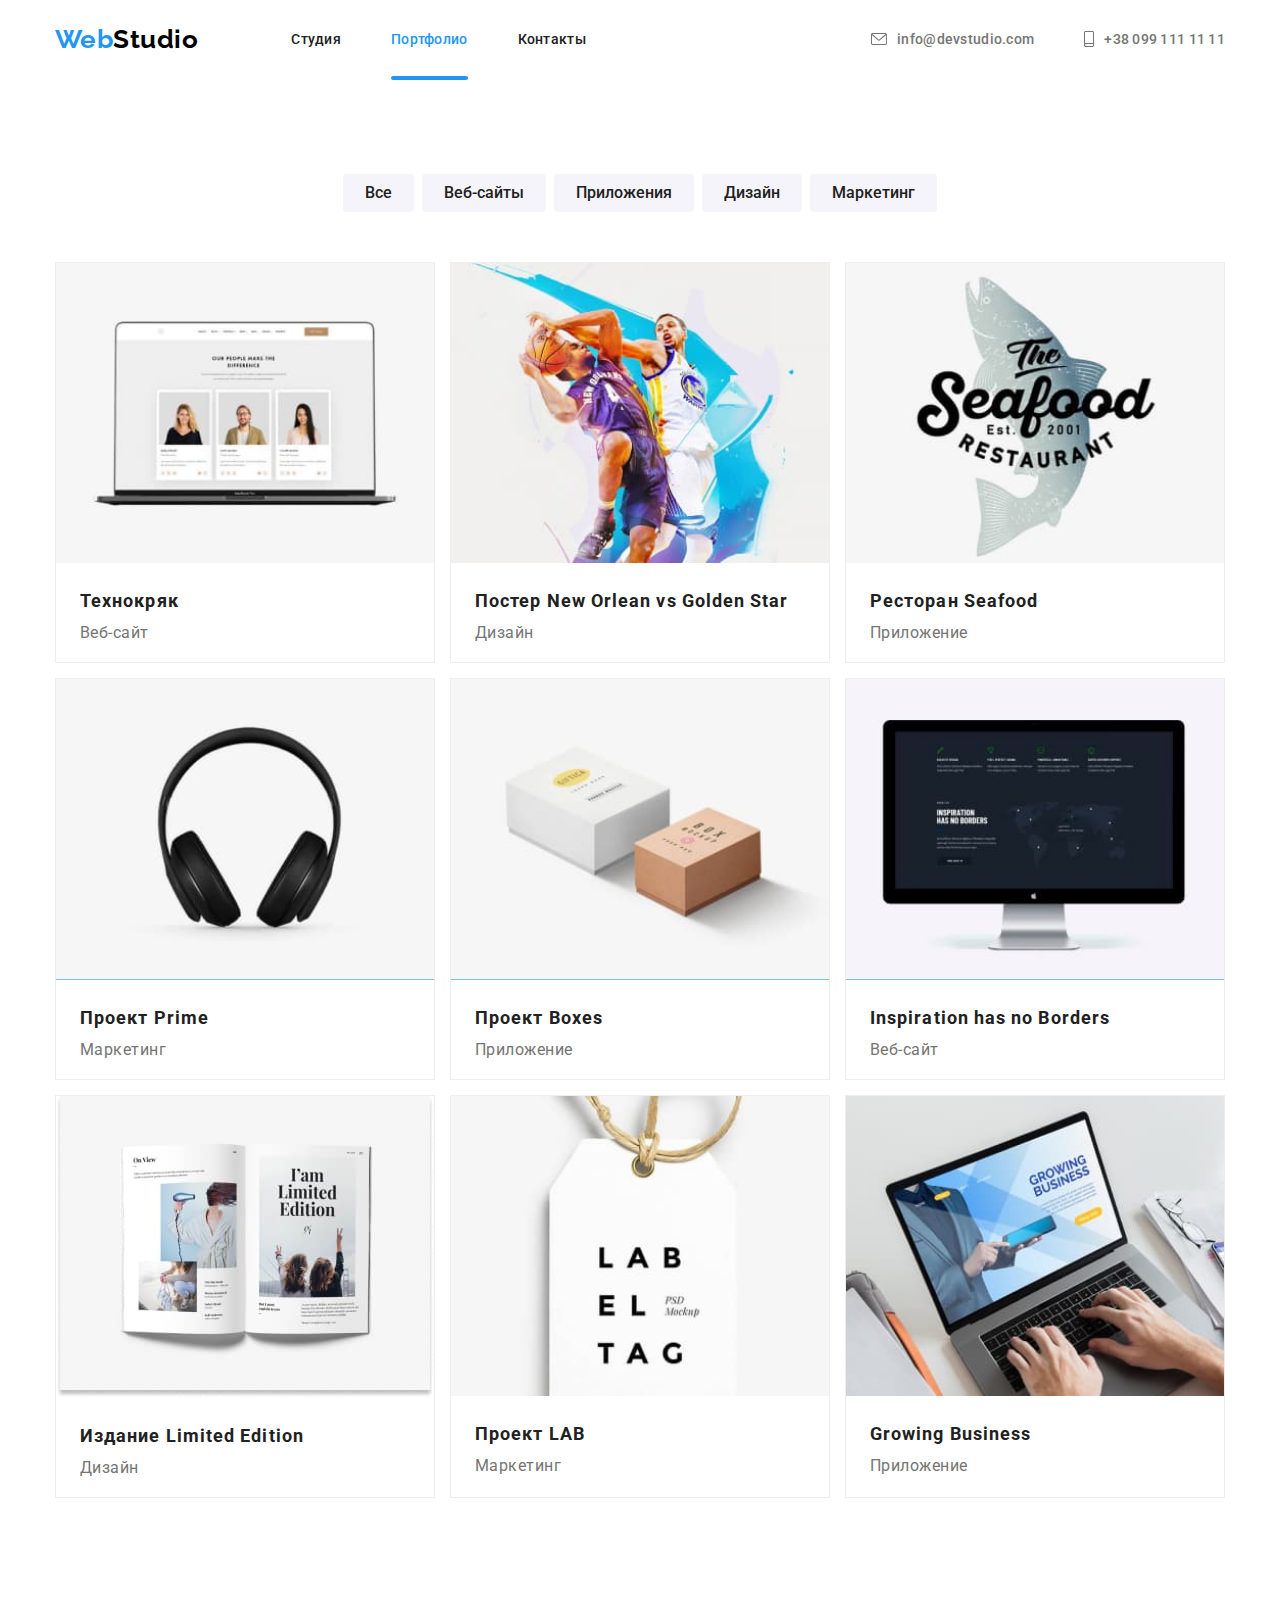
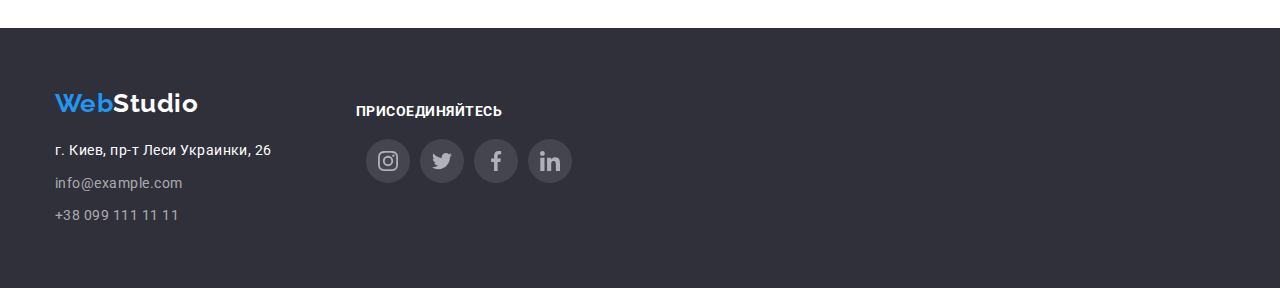
==== portfolio.html @ 03148289 "копия" ====
<!DOCTYPE html>
<html lang="ru">

<head>
    <meta charset="UTF-8">
    <meta name="viewport" content="width=device-width, initial-scale=1.0">
    <title>WebStudio</title>
    <link rel="stylesheet" href="./css/normalize.css">
    <link rel="stylesheet" href="./css/style.css">
    <!--Шрифты найденые в макете Raleway700,( по ошибке дизайнера не используем OleoScript400) , Roboto400,500,700,900 Script-->
    <link rel="preconnect" href="https://fonts.gstatic.com">
    <link
        href="https://fonts.googleapis.com/css2?family=Raleway:wght@700&family=Roboto:wght@400;500;700;900&display=swap"
        rel="stylesheet">
</head>

<body>

    <!-- header-->

    <header>
        <div class="container header">
            <a href="./index.html" class="logo">Web<span>Studio</span></a>
            <nav>
                <ul class="site-nav"> 
                    <li class="item"><a href="./index.html" class="link">Студия</a></li>
                    <li class="item"><a href="./portfolio.html" class="link current">Портфолио</a></li>
                    <li class="item"><a href="#" class="link">Контакты</a></li>
                </ul>
            </nav>
            <ul class="auth-nav">
                <li class="item"><a href="mailto:info@devstudio.com" class="link"><svg class="mailto" width="16" height="12"><use href="./images/symbol-defs.svg#icon-envelope"></use></svg>info@devstudio.com</a></li>
                <li class="item"><a href="tel:+380991111111" class="link"><svg class="smartfon" width="10" height="16"><use href="./images/symbol-defs.svg#icon-smartphone"></use></svg>+38 099 111 11 11</a></li>
            </ul>
        </div>
    </header>

    <!-- main-->

    <main>
   <section>
    <div class="container works">


     <!--Список кнопок дать ховер и фокус при наведении-->

<ul class="filter">
    <li><button type="button" class="button-works">Все</button></li>
    <li><button type="button" class="button-works">Веб-сайты</button></li>
    <li><button type="button" class="button-works">Приложения</button></li>
    <li><button type="button" class="button-works">Дизайн</button></li>
    <li><button type="button" class="button-works">Маркетинг</button></li>
</ul>

     <!--Список карточек работ-->

     <ul class="works-list">
         <li><a href="#">
             <div class="work-thumb"><img src="./images/project-1.jpg" alt="Технокряк"><div class="work-overlay"><p>Технокряк это современная площадка распространения коронавируса. Компании используют эту платформу для цифрового шпионажа и атак на защищённые сервера конкурентов.</p></div></div>
            <div class="work-disc"><h3 class="title-works">Технокряк</h3>
            <p class="kind-works">Веб-сайт</p></div></a>
        </li>
        <li><a href="#"><div class="work-thumb"><img src="./images/project-2.jpg" alt="Постер New Orlean vs Golden Star"><div class="work-overlay"><p>Технокряк это современная площадка распространения коронавируса. Компании используют эту платформу для цифрового шпионажа и атак на защищённые сервера конкурентов.</p></div></div>
            <div class="work-disc"><h3 class="title-works">Постер New Orlean vs Golden Star</h3>
            <p class="kind-works">Дизайн</p></div></a>
        </li>
        <li><a href="#"><div class="work-thumb"><img src="./images/project-3.jpg" alt="Ресторан Seafood"><div class="work-overlay"><p>Технокряк это современная площадка распространения коронавируса. Компании используют эту платформу для цифрового шпионажа и атак на защищённые сервера конкурентов.</p></div></div>
            <div class="work-disc"><h3 class="title-works">Ресторан Seafood</h3>
            <p class="kind-works">Приложение</p></div></a>
        </li>
        <li><a href="#"><div class="work-thumb"><img src="./images/project-4.jpg" alt="Проект Prime"><div class="work-overlay"><p>Технокряк это современная площадка распространения коронавируса. Компании используют эту платформу для цифрового шпионажа и атак на защищённые сервера конкурентов.</p></div></div>
            <div class="work-disc"><h3 class="title-works">Проект Prime</h3>
             <p class="kind-works">Маркетинг</p></div></a>
            </li>
        <li><a href="#"><div class="work-thumb"><img src="./images/project-5.jpg" alt="Проект Boxes"><div class="work-overlay"><p>Технокряк это современная площадка распространения коронавируса. Компании используют эту платформу для цифрового шпионажа и атак на защищённые сервера конкурентов.</p></div></div>
            <div class="work-disc"><h3 class="title-works">Проект Boxes</h3>
            <p class="kind-works">Приложение</p></div></a>
        </li>
        <li><a href="#"><div class="work-thumb"><img src="./images/project-6.jpg" alt="Inspiration has no Borders"><div class="work-overlay"><p>Технокряк это современная площадка распространения коронавируса. Компании используют эту платформу для цифрового шпионажа и атак на защищённые сервера конкурентов.</p></div></div>
            <div class="work-disc"><h3 class="title-works">Inspiration has no Borders</h3>
            <p class="kind-works">Веб-сайт</p></div></a>
        </li>
        <li><a href="#"><div class="work-thumb"><img src="./images/project-7.jpg" alt="Издание Limited Edition"><div class="work-overlay"><p>Технокряк это современная площадка распространения коронавируса. Компании используют эту платформу для цифрового шпионажа и атак на защищённые сервера конкурентов.</p></div></div>
            <div class="work-disc"><h3 class="title-works">Издание Limited Edition</h3>
            <p class="kind-works">Дизайн</p></div></a>
        </li>
        <li><a href="#"><div class="work-thumb"><img src="./images/project-8.jpg" alt="Проект LAB"><div class="work-overlay"><p>Технокряк это современная площадка распространения коронавируса. Компании используют эту платформу для цифрового шпионажа и атак на защищённые сервера конкурентов.</p></div></div>
            <div class="work-disc"><h3 class="title-works">Проект LAB</h3>
            <p class="kind-works">Маркетинг</p></div></a>
        </li>
        <li><a href="#"><div class="work-thumb"><img src="./images/project-9.jpg" alt="Growing Business"><div class="work-overlay"><p>Технокряк это современная площадка распространения коронавируса. Компании используют эту платформу для цифрового шпионажа и атак на защищённые сервера конкурентов.</p></div></div>
            <div class="work-disc"><h3 class="title-works">Growing Business</h3>
            <p class="kind-works">Приложение</p></div></a>
        </li>
     </ul>
    </div>

   </section>
    </main>
    
     <!-- footer-->

     <footer>
        <div class="container footer">
            <div>
        <a href="./index.html" class="logo">Web<span class="span-footer">Studio</span></a>
        
        <address>
            <p class="adress">г. Киев, пр-т Леси Украинки, 26</p>
            <a href="mailto:info@example.com" class="auth-nav-footer">info@example.com</a><br>
            <a href="tel:+380991111111" class="auth-nav-footer tel">+38 099 111 11 11</a>
        
        </address>
    </div>
    <div class="social-footer">
        <p class="text-footer">ПРИСОЕДИНЯЙТЕСЬ</p>
        <ul class="social-icofoot">
            <li><a href="#"><svg><use href="./images/symbol-defs.svg#icon-instagram"></use></svg></a></li>
            <li><a href="#"><svg><use href="./images/symbol-defs.svg#icon-twitter"></use></svg></a></li>
            <li><a href="#"><svg><use href="./images/symbol-defs.svg#icon-facebook"></use></svg></a></li>
            <li><a href="#"><svg><use href="./images/symbol-defs.svg#icon-linkedin"></use></svg></a></li>
        </ul>
    </div>
        </div>
    </footer>
</body>
</html>
---- css/style.css ----
/* Цвет первых трех букв логотипа, активной навигации голубой #2196F3*/
/* Цвет studio букв логотипа черный #000000*/
/* Цвет навигации и заголовков черный #212121*/
/* Цвет телефона и текста серый #757575*/
/* Цвет текста белый #ffffff*/
/* Цвет бекграунда в секциях темный #2F303A*/
/* Цвет бекграунда в секциях светлый #E5E5E5 */
/* Цвет бекграунда в светлых кнопках #F5F4FA*/
:root {
  --primary-text-color: #757575;
  --primary-title-text-color: #212121;
  --accent-color: #2196f3;
  --primary-white-color: #ffffff;
  --primary-black-color: #000000;
  --bg-section-color: #2f303a;
  --bg-white-section-color: #f5f4fa;
  --telmail-footer-color: rgba(255, 255, 255, 0.6);
  --bg-hero: rgba(47, 48, 58, 0.4);
}

/* Утилиты*/

* {
  box-sizing: border-box;
  margin: 0;
  padding: 0;
}

h1,
h2,
h3,
p {
  margin: 0;
}

ul {
  list-style: none;
}

img {
  display: block;
  width: 100%;
  height: auto;
}

body {
  background-color: var(--primary-white-color);
  color: var(--primary-text-color);
  font-family: Roboto, cursive;
  letter-spacing: 0.03em;
}

.container {
  width: 1200px;
  padding-left: 15px;
  padding-right: 15px;
  margin-left: auto;
  margin-right: auto;
}

/* header*/

.header {
  display: flex;
  align-items: center;
  padding-top: 24px;
  padding-bottom: 25px;
}
.header ul {
  display: flex;
}
.logo {
  color: var(--accent-color);
  font-weight: 700;
  font-family: Raleway, cursive;
  font-size: 26px;
  line-height: 1.19;
}

span {
  color: var(--primary-black-color);
}
.site-nav {
  margin-left: 93px;
}
.site-nav .link {
  position: relative;

  display: block;
  color: var(--primary-title-text-color);
  font-weight: 500;
  font-size: 14px;
  line-height: 1.17;
  letter-spacing: 0.02em;

  transition: color 250ms cubic-bezier(0.4, 0, 0.2, 1);
}
.site-nav .link:hover,
.site-nav:hover:focus {
  color: var(--accent-color);
}

.site-nav .link.current {
  color: var(--accent-color);
}
.site-nav li:not(:last-child) {
  margin-right: 50px;
}

.site-nav .link.current::after {
  content: "";
  display: block;
  width: 100%;
  height: 4px;
  background-color: #2196f3;
  position: absolute;
  left: 0;
  bottom: -32px;
  border-radius: 2px;
}

.auth-nav {
  margin-left: auto;
}
.auth-nav .link {
  display: block;
  color: var(--primary-text-color);
  font-weight: 500;
  font-size: 14px;
  line-height: 1.17;
  letter-spacing: 0.02em;

  transition: color 250ms cubic-bezier(0.4, 0, 0.2, 1);
}
.auth-nav .link:hover,
.auth-nav .link:hover:focus {
  color: var(--accent-color);
}
.auth-nav .item:last-child {
  margin-left: 50px;
}
.auth-nav .link {
  display: flex;
  justify-content: center;
  align-items: center;
}
.mailto {
  margin-right: 10px;
  fill: currentColor;
}

.smartfon {
  margin-right: 10px;
  fill: currentColor;
}

/* Hero*/
.prim {
  min-height: 600px;
  padding: 200px 15px;
}

.prim-section {
  background-image: linear-gradient(to right, var(--bg-hero), var(--bg-hero)),
    url(../images/Img.jpg);
  max-width: 1600px;
  margin-left: auto;
  margin-right: auto;
  margin-bottom: auto;
  background-repeat: no-repeat;
  background-position: center;
  background-size: cover;
  background-color: var(--bg-hero);

  text-align: center;
}

.title-index {
  color: var(--primary-white-color);
  font-size: 44px;
  font-weight: 900;
  line-height: 1.37;
  letter-spacing: 0.06em;
  text-align: center;
  margin-bottom: 30px;
}

.link-prim-section {
  display: inline-block;
  background-color: var(--accent-color);
  color: var(--primary-white-color);
  font-size: 16px;
  font-weight: 700;
  line-height: 1.9;
  letter-spacing: 0.06em;
  text-align: center;
  padding: 10px 32px;
  border-radius: 4px;
}
/* modal window*/

.backdrop {
  position: fixed;
  top: 0;
  left: 0;

  width: 100%;
  height: 100%;

  background-color: rgba(0, 0, 0, 0.2);
}
.backdrop.is-hidden {
  opacity: 0;
  pointer-events: none;
  overflow: hidden;
}

.backdrop.is-hidden .modal {
  transform: translate(-50%, -50%) scale(0.2);
}

.modal {
  position: relative;
  position: absolute;
  top: 50%;
  left: 50%;
  transform: translate(-50%, -50%) scale(1);

  width: 582px;
  height: 581px;

  background-color: var(--primary-white-color);
  transition: opacity 250ms cubic-bezier(0.4, 0, 0.2, 1),
    transform 250ms cubic-bezier(0.4, 0, 0.2, 1);
}

.mdodal-btn {
  position: absolute;
  top: 0;
  right: 0;
  border: none;
  background: var(--primary-white-color);
}

/* advantage*/
.advant {
  min-height: 440px;
  padding-top: 94px;
  padding-bottom: 94px;
}

.visually-hidden {
  position: absolute;
  width: 1px;
  height: 1px;
  margin: -1px;
  border: 0;
  padding: 0;
  white-space: nowrap;
  clip-path: inset(100%);
  clip: rect(0 0 0 0);
  overflow: hidden;
}

.icon-advant {
  width: 270px;
  height: 120px;
  background-color: var(--bg-white-section-color);
  display: flex;
  justify-content: center;
  align-items: center;
  margin-bottom: 30px;
}
.icon-advant svg {
  width: 70px;
  height: 70px;
}

.advantage-list {
  display: flex;
}

.advantage-list li {
  width: 270px;
}

.advantage-list li:not(:last-child) {
  margin-right: 30px;
}

.advantage {
  color: var(--primary-title-text-color);
  font-size: 14px;
  font-weight: 700;
  line-height: 1.17;
  text-align: left;
  margin-bottom: 10px;
}

.text {
  display: inline;
  font-size: 14px;
  font-weight: 400;
  line-height: 1.71px;
  text-align: left;
}

/* Doing*/
.doing {
  min-height: 480px;
}

.title-doing {
  color: var(--primary-title-text-color);
  font-size: 36px;
  font-weight: 700;
  line-height: 1.17;
  text-align: center;
  margin-bottom: 50px;
}

.doing-list {
  display: flex;
  flex-wrap: wrap;
  justify-content: space-between;
}

.doing-thumb {
  position: relative;
}

.doing-list p {
  position: absolute;
  bottom: 0;
  width: 100%;
  height: auto;

  font-weight: 700;
  font-size: 14px;
  line-height: 1.17;
  text-transform: uppercase;
  color: var(--primary-white-color);
  background: rgba(47, 48, 58, 0.8);

  padding-top: 27px;
  padding-bottom: 27px;

  text-align: center;
}

/* Comand*/
.comand-section {
  background-color: var(--bg-white-section-color);
}

.comand {
  min-height: 708px;
  padding-top: 94px;
  padding-bottom: 94px;
}
.title-comand {
  color: var(--primary-title-text-color);
  font-size: 36px;
  font-weight: 700;
  line-height: 1.17;
  text-align: center;
  margin-bottom: 50px;
}

.comand-list {
  display: flex;
  flex-wrap: wrap;
  justify-content: space-between;
}

.comand-list li {
  width: 270px;
}

.persons {
  color: var(--primary-title-text-color);
  font-size: 16px;
  font-weight: 500;
  line-height: 1.17;
  text-align: center;
  margin-bottom: 10px;
}
.prof-persons {
  font-size: 16px;
  font-weight: 400;
  line-height: 1.17;
  text-align: center;
  margin-bottom: 16px;
}
.comand-desc {
  padding: 30px;
}

.card {
  background: var(--primary-white-color);
  border: 1px solid #eeeeee;

  box-shadow: 0px 1px 3px rgba(0, 0, 0, 0.12), 0px 1px 1px rgba(0, 0, 0, 0.14),
    0px 2px 1px rgba(0, 0, 0, 0.2);
  border-radius: 0px 0px 4px 4px;
}

.social-comand {
  display: flex;
  justify-content: center;
}

.social-comand a {
  width: 44px;
  height: 44px;
  display: flex;
  justify-content: center;
  align-items: center;

  background-color: var(--primary-white-color);
  border-radius: 50%;
  color: #afb1b8;

  transition: color 250ms cubic-bezier(0.4, 0, 0.2, 1),
    background-color 250ms cubic-bezier(0.4, 0, 0.2, 1);
}

.social-comand li {
  padding-left: 10px;
}

.social-comand a:hover,
.social-comand a:focus {
  background-color: var(--accent-color);
  color: #fff;
}
.social-comand svg {
  width: 20px;
  height: 20px;
  fill: currentColor;
}

/* Client*/

.client {
  height: 370px;
  padding: 94px;
}

.social-client {
  display: flex;
  justify-content: center;
}

.social-client a {
  width: 170px;
  height: 90px;
  display: flex;
  justify-content: center;
  align-items: center;

  background-color: var(--primary-white-color);
  border: 1px solid #afb1b8;
  box-sizing: border-box;
  border-radius: 4px;
  color: #afb1b8;

  transition: color 250ms cubic-bezier(0.4, 0, 0.2, 1),
    border-color 250ms cubic-bezier(0.4, 0, 0.2, 1);
}

.social-client li:not(:first-child) {
  padding-left: 30px;
}

.social-client svg {
  fill: currentColor;
}

.social-client a:hover,
.social-client a:focus {
  border: 1px solid var(--accent-color);
  color: var(--accent-color);
}

/* Footer*/

footer {
  background-color: var(--bg-section-color);
  padding-bottom: 60px;
  padding-top: 60px;
}

footer .logo {
  display: inline-block;
  margin-bottom: 20px;
}

.span-footer {
  color: var(--primary-white-color);
}
.adress {
  color: var(--primary-white-color);
  font-size: 14px;
  font-weight: 400;
  line-height: 1.7;
  text-align: left;
  padding-bottom: 9px;
  padding-right: 14px;
}

.text-footer {
  color: var(--primary-white-color);
  font-size: 14px;
  font-weight: 700;
  line-height: 1.17;
  text-align: left;
}
.footer {
  display: flex;
}
.social-footer {
  padding-left: 70px;
  padding-top: 15px;
}
address {
  font-style: normal;
}
.auth-nav-footer {
  display: inline-block;
  color: var(--telmail-footer-color);
  font-size: 14px;
  font-weight: 400;
  line-height: 1.7;
  text-align: left;
  padding-bottom: 9px;

  transition: color 250ms cubic-bezier(0.4, 0, 0.2, 1);
}

.tel {
  padding-bottom: 0px;
}

.auth-nav-footer:hover,
.auth-nav-footer:hover:focus {
  color: var(--accent-color);
}

.social-icofoot {
  display: flex;
  justify-content: center;
  padding-top: 20px;
}

.social-icofoot a {
  width: 44px;
  height: 44px;
  display: flex;
  justify-content: center;
  align-items: center;

  background-color: rgba(255, 255, 255, 0.1);
  border-radius: 50%;
  color: #afb1b8;

  transition: color 250ms cubic-bezier(0.4, 0, 0.2, 1),
    background-color 250ms cubic-bezier(0.4, 0, 0.2, 1);
}

.social-icofoot li {
  padding-left: 10px;
}

.social-icofoot a:hover,
.social-icofoot a:focus {
  background-color: var(--accent-color);
  color: #fff;
}
.social-icofoot svg {
  width: 20px;
  height: 20px;
  fill: currentColor;
}

/* portfolio*/

.works {
  min-height: 1548px;
  padding-top: 94px;
}

.button-works {
  background-color: var(--bg-white-section-color);
  color: var(--primary-title-text-color);
  border: none;
  font-size: 16px;
  font-weight: 500;
  line-height: 1.62;
  text-align: center;
  padding: 6px 22px;
  border-radius: 4px;

  transition: color 250ms cubic-bezier(0.4, 0, 0.2, 1),
    background-color 250ms cubic-bezier(0.4, 0, 0.2, 1);
}
.button-works:hover,
.button-works:hover:focus {
  background-color: var(--accent-color);
  color: var(--primary-white-color);
  border: none;

  box-shadow: 0px 3px 1px rgba(0, 0, 0, 0.1), 0px 1px 2px rgba(0, 0, 0, 0.08),
    0px 2px 2px rgba(0, 0, 0, 0.12);
  border-radius: 4px;
}
.title-works {
  color: var(--primary-title-text-color);
  font-size: 18px;
  font-weight: 700;
  line-height: 2;
  letter-spacing: 0.06em;
  text-align: left;
  margin-bottom: 4px;
}
.kind-works {
  color: var(--primary-text-color);
  font-size: 16px;
  font-weight: 400;
  line-height: 1.19;
  text-align: left;
}

a {
  text-decoration: none;
}
.filter {
  display: flex;
  justify-content: center;
  padding-bottom: 50px;
}
.filter li:not(:last-child) {
  margin-right: 8px;
}
.work-disc {
  padding: 20px 24px;
}

.works-list {
  display: flex;
  flex-wrap: wrap;
  margin-left: -15px;
  margin-top: -15px;
}

.works-list li {
  flex-basis: calc(100% / 3 - 15px);
  margin-left: 15px;
  margin-top: 15px;

  border: 1px solid #eeeeee;

  transition: box-shadow 250ms cubic-bezier(0.4, 0, 0.2, 1),
    border-radius 250ms cubic-bezier(0.4, 0, 0.2, 1);
}

.works-list li:hover,
.works-list li:hover:focus {
  box-shadow: 0px 1px 3px rgba(0, 0, 0, 0.12), 0px 1px 1px rgba(0, 0, 0, 0.14),
    0px 2px 1px rgba(0, 0, 0, 0.2);
  border-radius: 0px 0px 4px 4px;
}

.work-thumb {
  position: relative;
  overflow: hidden;
}

.work-overlay {
  position: absolute;
  bottom: 0;
  left: 0;
  width: 100%;
  height: 100%;

  transform: translateY(100%);
  transition: transform 250ms cubic-bezier(0.4, 0, 0.2, 1);
  background: rgba(33, 150, 243, 0.9);
}
.work-overlay p {
  font-size: 18px;
  font-weight: 400;
  line-height: 1.55;
  text-align: left;

  padding: 66px 24px;
  color: var(--primary-white-color);
}
.work-thumb:hover .work-overlay {
  transform: translateY(0);
}
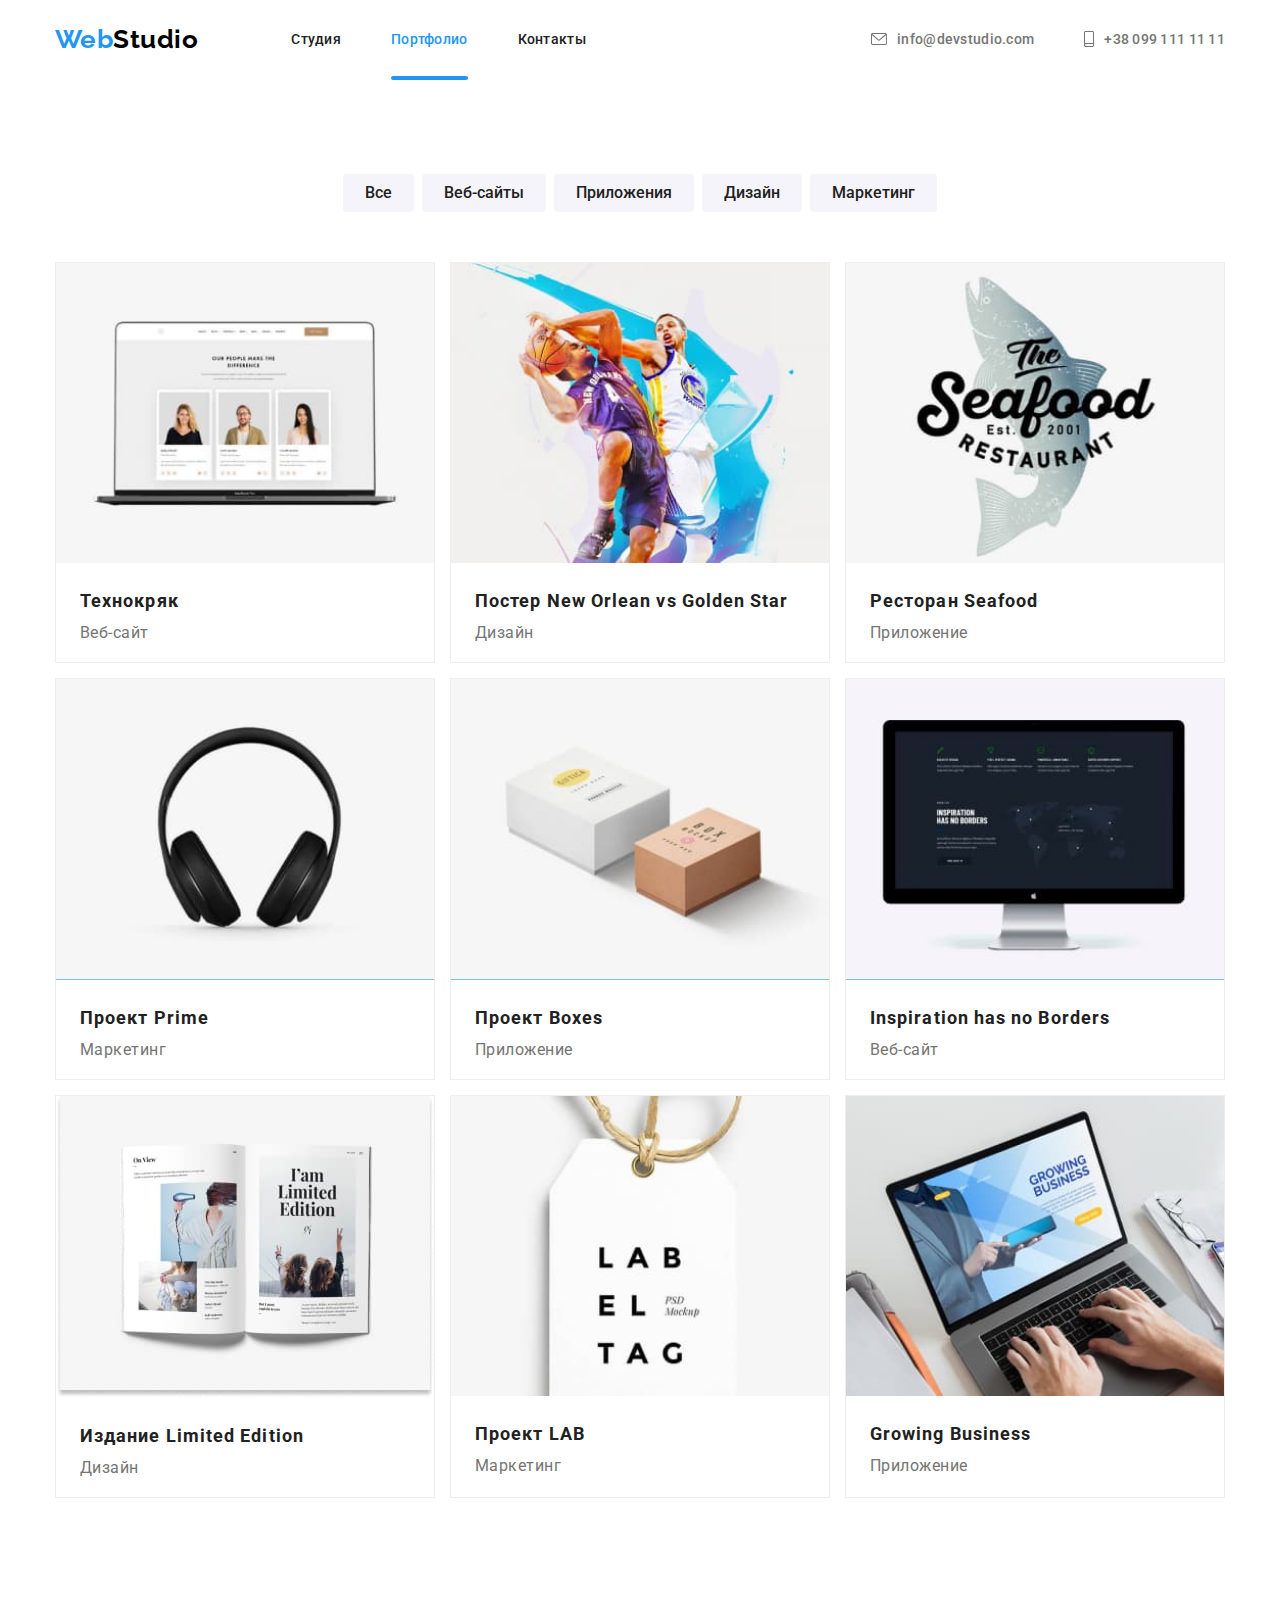
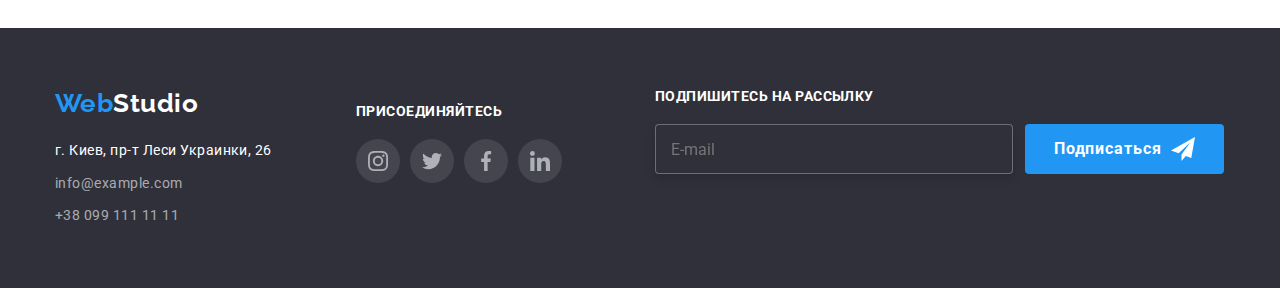
==== commit 5525f7b3: "доработка эффектов" ====
--- a/portfolio.html
+++ b/portfolio.html
@@ -121,6 +121,14 @@
             <li><a href="#"><svg><use href="./images/symbol-defs.svg#icon-linkedin"></use></svg></a></li>
         </ul>
     </div>
+    <div class="foot-form" name="messege">
+        <form>
+            <label for="sendfoot"><p class="text-footer">ПОДПИШИТЕСЬ НА РАССЫЛКУ</p></label>
+            <div class="footinbut"><input type="email" name="sendfoot" id="sendfoot" placeholder="E-mail"/>
+            <button class="button-sendfoot" type="submit">Подписаться<svg ><use href="./images/symbol-defs.svg#icon-send"></use></svg></button></div></form>
+
+        </form>
+    </div>
         </div>
     </footer>
 </body>
--- a/css/style.css
+++ b/css/style.css
@@ -226,8 +226,9 @@
   left: 50%;
   transform: translate(-50%, -50%) scale(1);
 
-  width: 582px;
+  width: 528px;
   height: 581px;
+  padding: 40px;
 
   background-color: var(--primary-white-color);
   transition: opacity 250ms cubic-bezier(0.4, 0, 0.2, 1),
@@ -240,6 +241,166 @@
   right: 0;
   border: none;
   background: var(--primary-white-color);
+}
+
+.modal h2 {
+  font-size: 20px;
+  font-weight: 700;
+  line-height: 1.15;
+  text-align: center;
+  color: var(--primary-title-text-color);
+}
+
+.form-field {
+  display: flex;
+  flex-direction: column;
+  width: 448px;
+
+  margin-top: 10px;
+
+  font-size: 12px;
+  font-weight: 400;
+  line-height: 1.166;
+  letter-spacing: 0.01em;
+  text-align: left;
+  color: var(--primary-text-color);
+}
+
+.form-field input::placeholder {
+  margin-left: 32px;
+}
+
+.form-field textarea::placeholder {
+  color: rgba(117, 117, 117, 0.5);
+}
+
+.form-field label {
+  margin-bottom: 4px;
+}
+
+.form-field input {
+  border: 1px solid rgba(33, 33, 33, 0.2);
+  box-sizing: border-box;
+  border-radius: 4px;
+  height: 40px;
+
+  padding-left: 32px;
+
+  transition: border 1250ms cubic-bezier(0.4, 0, 0.2, 1);
+}
+
+.form-field input:focus-within {
+  border: 1px solid var(--accent-color);
+  outline: none;
+}
+
+.form-field textarea:focus-within {
+  border: 1px solid var(--accent-color);
+  outline: none;
+}
+
+.form-field input:focus ~ .modal-icon svg {
+  fill: var(--accent-color);
+  transition: fill 1250ms cubic-bezier(0.4, 0, 0.2, 1);
+}
+
+.form-input {
+  display: flex;
+  flex-direction: column;
+  width: 448px;
+  position: relative;
+}
+
+.modal-icon {
+  position: absolute;
+  top: 50%;
+  left: 12px;
+  transform: translateY(-50%);
+  width: 18px;
+  height: 18px;
+}
+
+.modal-icon svg {
+  width: 18px;
+  height: 18px;
+  fill: var(--primary-title-text-color);
+}
+
+.form-field textarea {
+  padding: 12px 16px;
+  width: 448px;
+  height: 120px;
+  margin-bottom: 12px;
+
+  border: 1px solid rgba(33, 33, 33, 0.2);
+  border-radius: 4px;
+
+  transition: border 1250ms cubic-bezier(0.4, 0, 0.2, 1);
+}
+
+.form-check {
+  position: relative;
+  font-size: 14px;
+  font-weight: 400;
+  line-height: 1.714;
+  text-align: center;
+
+  margin-bottom: 30px;
+}
+
+.form-check a {
+  color: var(--accent-color);
+}
+
+.modcheck-svg {
+  position: absolute;
+  top: 50%;
+  transform: translateY(-50%);
+  width: 16px;
+  height: 15px;
+
+  cursor: pointer;
+  border: solid 1.67px var(--primary-title-text-color);
+  border-radius: 2px;
+  background-size: contain;
+  display: flex;
+  justify-content: center;
+}
+
+.modcheck-svg svg {
+  width: 16px;
+  height: 15px;
+}
+
+.modcheck:checked ~ .modcheck-svg {
+  background-color: var(--accent-color);
+  border: none;
+}
+
+.button-send {
+  font-weight: 700;
+  font-size: 16px;
+  line-height: 1.875;
+  text-align: center;
+  letter-spacing: 0.06em;
+  padding: 10px 55px;
+  color: var(--primary-white-color);
+  background-color: var(--accent-color);
+  border: none;
+  border-radius: 4px;
+
+  display: flex;
+  justify-content: center;
+}
+.button-send:hover {
+  background-color: #188ce8;
+  box-shadow: 0px 4px 4px rgba(0, 0, 0, 0.15);
+  border-radius: 4px;
+}
+
+.form-button {
+  display: flex;
+  justify-content: center;
 }
 
 /* advantage*/
@@ -568,7 +729,7 @@
     background-color 250ms cubic-bezier(0.4, 0, 0.2, 1);
 }
 
-.social-icofoot li {
+.social-icofoot li:not(:first-child) {
   padding-left: 10px;
 }
 
@@ -581,6 +742,60 @@
   width: 20px;
   height: 20px;
   fill: currentColor;
+}
+
+.foot-form {
+  padding-left: 93px;
+}
+
+.foot-form input {
+  width: 358px;
+  height: 50px;
+  padding-left: 15px;
+
+  border: 1px solid rgba(255, 255, 255, 0.3);
+  box-sizing: border-box;
+  filter: drop-shadow(0px 4px 4px rgba(0, 0, 0, 0.15));
+  border-radius: 4px;
+  background: var(--bg-section-color);
+}
+
+.button-sendfoot {
+  display: flex;
+  align-items: center;
+  justify-content: center;
+
+  margin-left: 12px;
+  padding: 10px 26px;
+  width: 199px;
+  color: var(--primary-white-color);
+  background-color: var(--accent-color);
+  border: none;
+  border-radius: 4px;
+
+  font-weight: 700;
+  font-size: 16px;
+  line-height: 1.875;
+  text-align: center;
+  letter-spacing: 0.06em;
+}
+.button-sendfoot:hover {
+  background-color: #188ce8;
+  box-shadow: 0px 4px 4px rgba(0, 0, 0, 0.15);
+  border-radius: 4px;
+}
+
+.button-sendfoot svg {
+  width: 24px;
+  height: 24px;
+  fill: var(--primary-white-color);
+  margin-left: 9px;
+  display: inline-block;
+}
+
+.footinbut {
+  display: flex;
+  margin-top: 20px;
 }
 
 /* portfolio*/
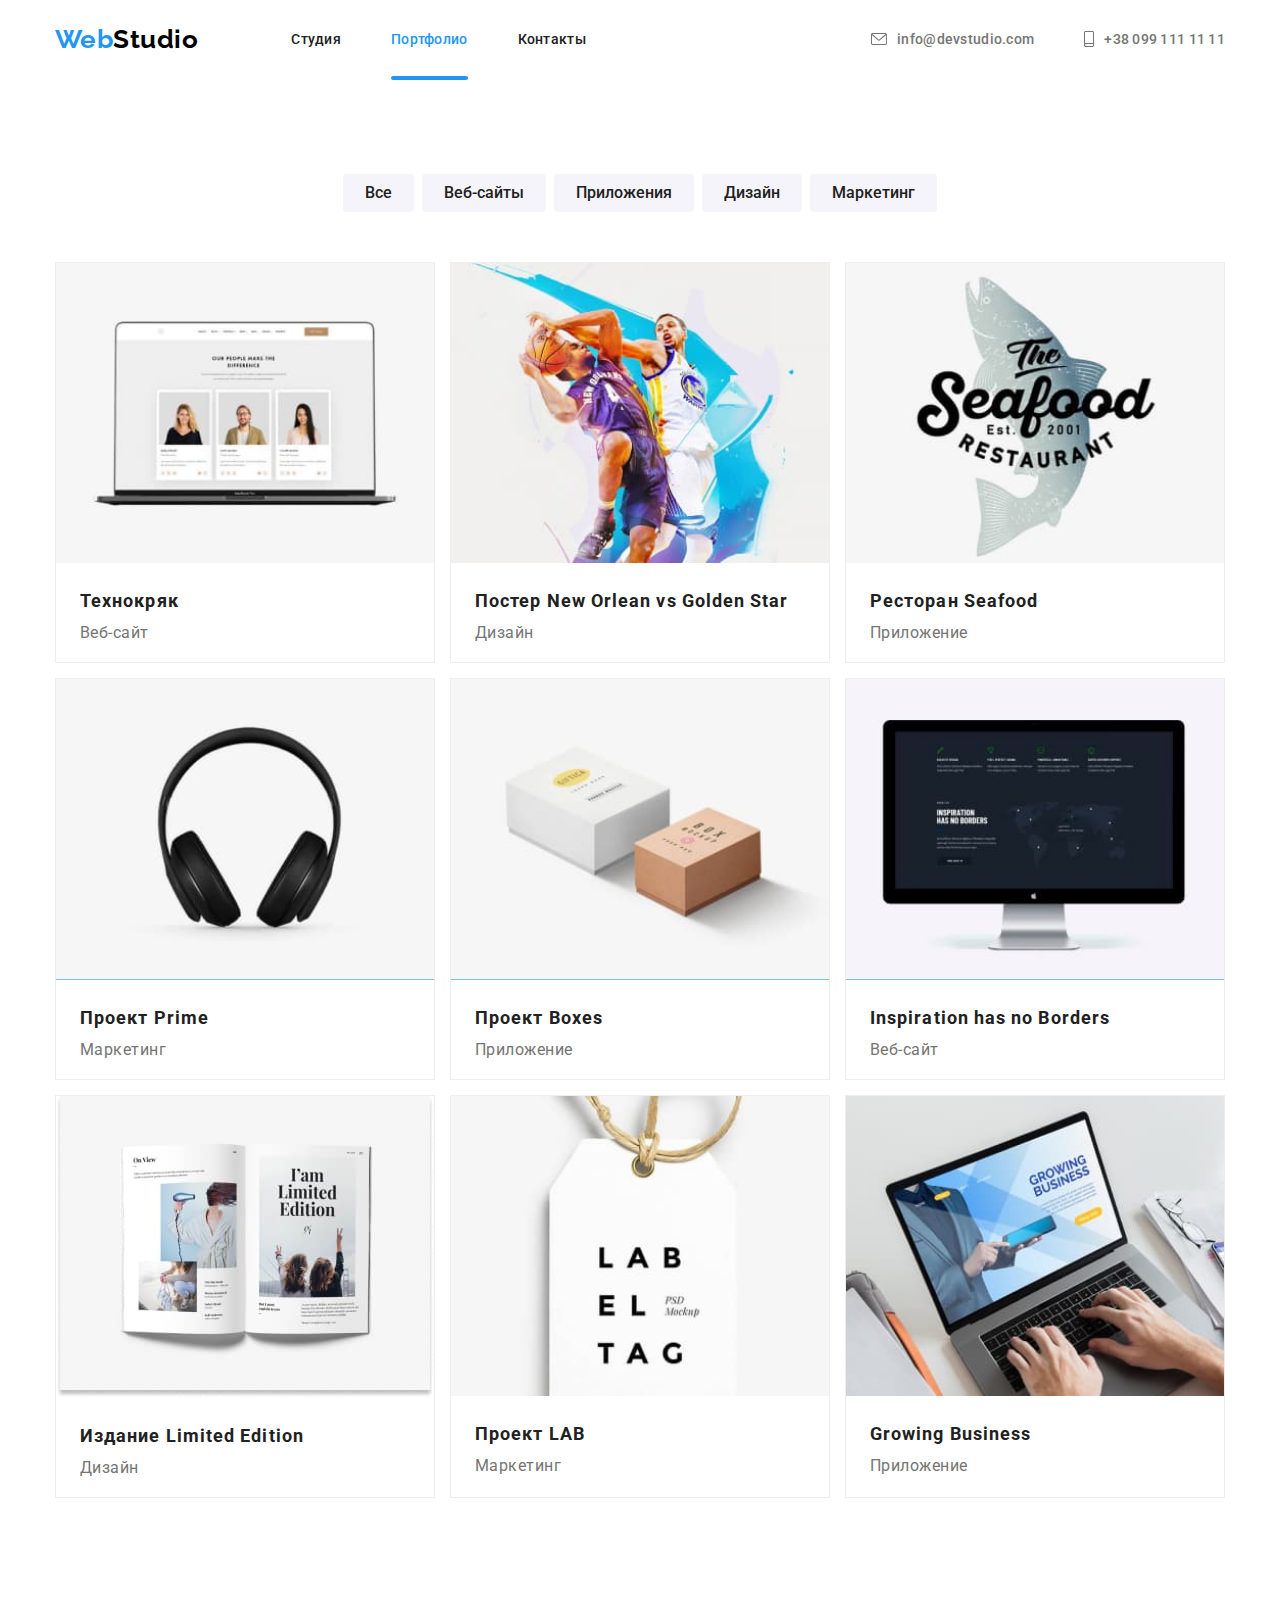
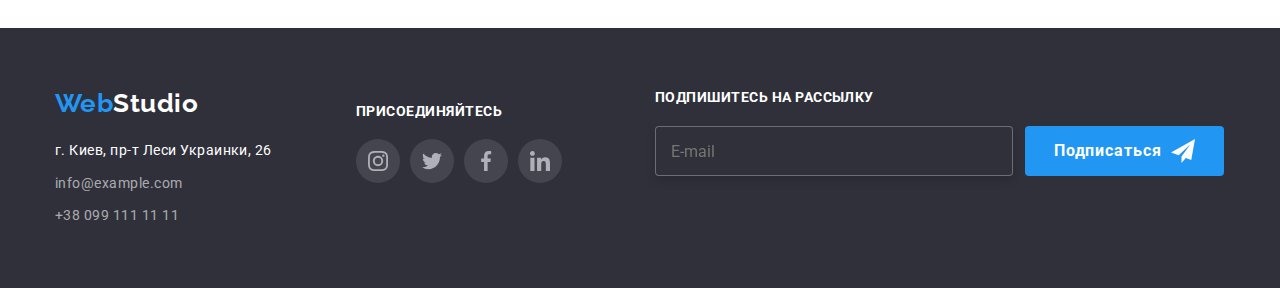
==== commit aa9d6013: "Исправлены ошибки валидации" ====
--- a/portfolio.html
+++ b/portfolio.html
@@ -121,12 +121,11 @@
             <li><a href="#"><svg><use href="./images/symbol-defs.svg#icon-linkedin"></use></svg></a></li>
         </ul>
     </div>
-    <div class="foot-form" name="messege">
-        <form>
-            <label for="sendfoot"><p class="text-footer">ПОДПИШИТЕСЬ НА РАССЫЛКУ</p></label>
+    <div class="foot-form" >
+        <form name="messege">
+            <label for="sendfoot" class="text-footer">ПОДПИШИТЕСЬ НА РАССЫЛКУ</label>
             <div class="footinbut"><input type="email" name="sendfoot" id="sendfoot" placeholder="E-mail"/>
-            <button class="button-sendfoot" type="submit">Подписаться<svg ><use href="./images/symbol-defs.svg#icon-send"></use></svg></button></div></form>
-
+            <button class="button-sendfoot" type="submit">Подписаться<svg ><use href="./images/symbol-defs.svg#icon-send"></use></svg></button></div>
         </form>
     </div>
         </div>
